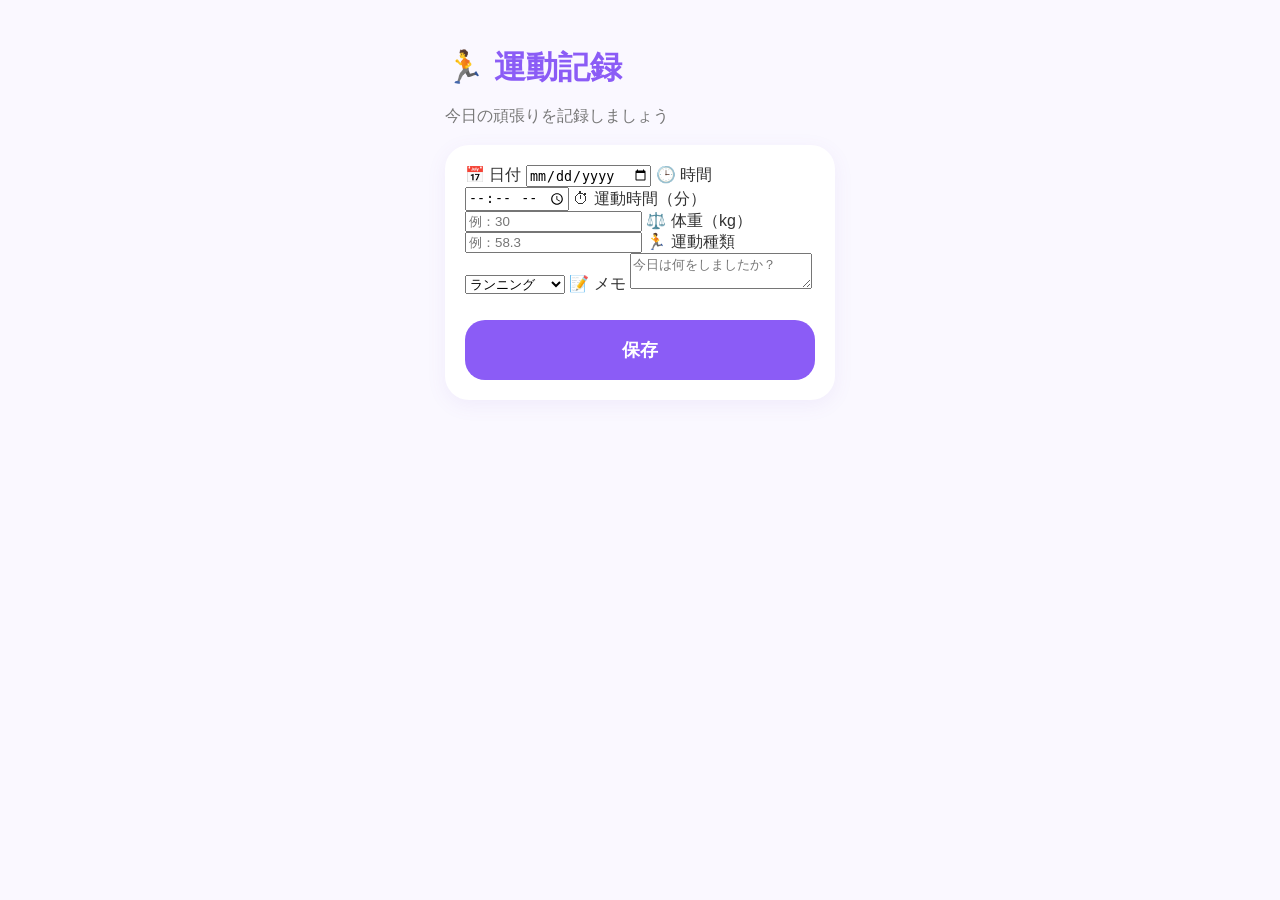
==== add.html @ 999a2f7c "Add initial exercise tracking HTML structure" ====
<!DOCTYPE html>
<html lang="ja">

<head>

<meta charset="UTF-8">

<meta name="viewport" content="width=device-width, initial-scale=1.0">

<title>運動記録</title>

<link rel="stylesheet" href="style.css">

</head>


<body>


<div class="app">


<header>

<h1>🏃 運動記録</h1>

<p>今日の頑張りを記録しましょう</p>

</header>



<section class="card">


<label>
📅 日付
</label>

<input 
type="date"
id="date"
>



<label>
🕒 時間
</label>

<input 
type="time"
id="time"
>



<label>
⏱ 運動時間（分）
</label>

<input 
type="number"
id="duration"
placeholder="例：30"
>



<label>
⚖️ 体重（kg）
</label>

<input 
type="number"
step="0.1"
id="weight"
placeholder="例：58.3"
>



<label>
🏃 運動種類
</label>


<select id="type">


<option>
ランニング
</option>


<option>
ウォーキング
</option>


<option>
筋トレ
</option>


<option>
ヨガ
</option>


<option>
サイクリング
</option>


<option>
その他
</option>


</select>



<label>
📝 メモ
</label>


<textarea 
id="memo"
placeholder="今日は何をしましたか？">
</textarea>



<button 
class="add-button"
onclick="saveExercise()"
>

保存

</button>



</section>


</div>



<script>


function saveExercise(){


const data = {


date:
document.getElementById("date").value,


time:
document.getElementById("time").value,


duration:
document.getElementById("duration").value,


weight:
document.getElementById("weight").value,


type:
document.getElementById("type").value,


memo:
document.getElementById("memo").value


};



localStorage.setItem(
"exercise",
JSON.stringify(data)
);



alert("保存しました！");


location.href="index.html";


}


</script>



</body>

</html>
---- style.css ----
* {
    box-sizing: border-box;
}


body {

    margin:0;

    background:#faf8ff;

    font-family:
    -apple-system,
    BlinkMacSystemFont,
    "Helvetica Neue",
    Arial,
    sans-serif;

    color:#333;

}


.app {

    max-width:430px;

    margin:auto;

    padding:25px 20px 100px;

}



header h1 {

    color:#8b5cf6;

    font-size:32px;

    margin-bottom:5px;

}


header p {

    color:#777;

}



.card {


    background:white;

    border-radius:24px;

    padding:20px;

    margin-top:18px;

    box-shadow:
    0 5px 20px rgba(130,90,200,0.08);

}



.card h2 {

    font-size:17px;

    font-weight:600;

}



.number {

    font-size:35px;

    color:#8b5cf6;

    font-weight:bold;

}



.exercise {

    color:#777;

    margin-top:10px;

}



.add-button {


    width:100%;

    margin-top:25px;

    padding:18px;

    border:none;

    border-radius:20px;

    background:#8b5cf6;

    color:white;

    font-size:18px;

    font-weight:bold;


}



nav {


    position:fixed;

    bottom:0;

    left:0;

    right:0;


    height:70px;

    background:white;


    display:flex;

    justify-content:space-around;

    align-items:center;


    box-shadow:
    0 -5px 20px rgba(0,0,0,0.05);


}



nav div {


    text-align:center;

    color:#777;

    font-size:14px;


}


nav span {

    display:block;

    margin-top:5px;

}
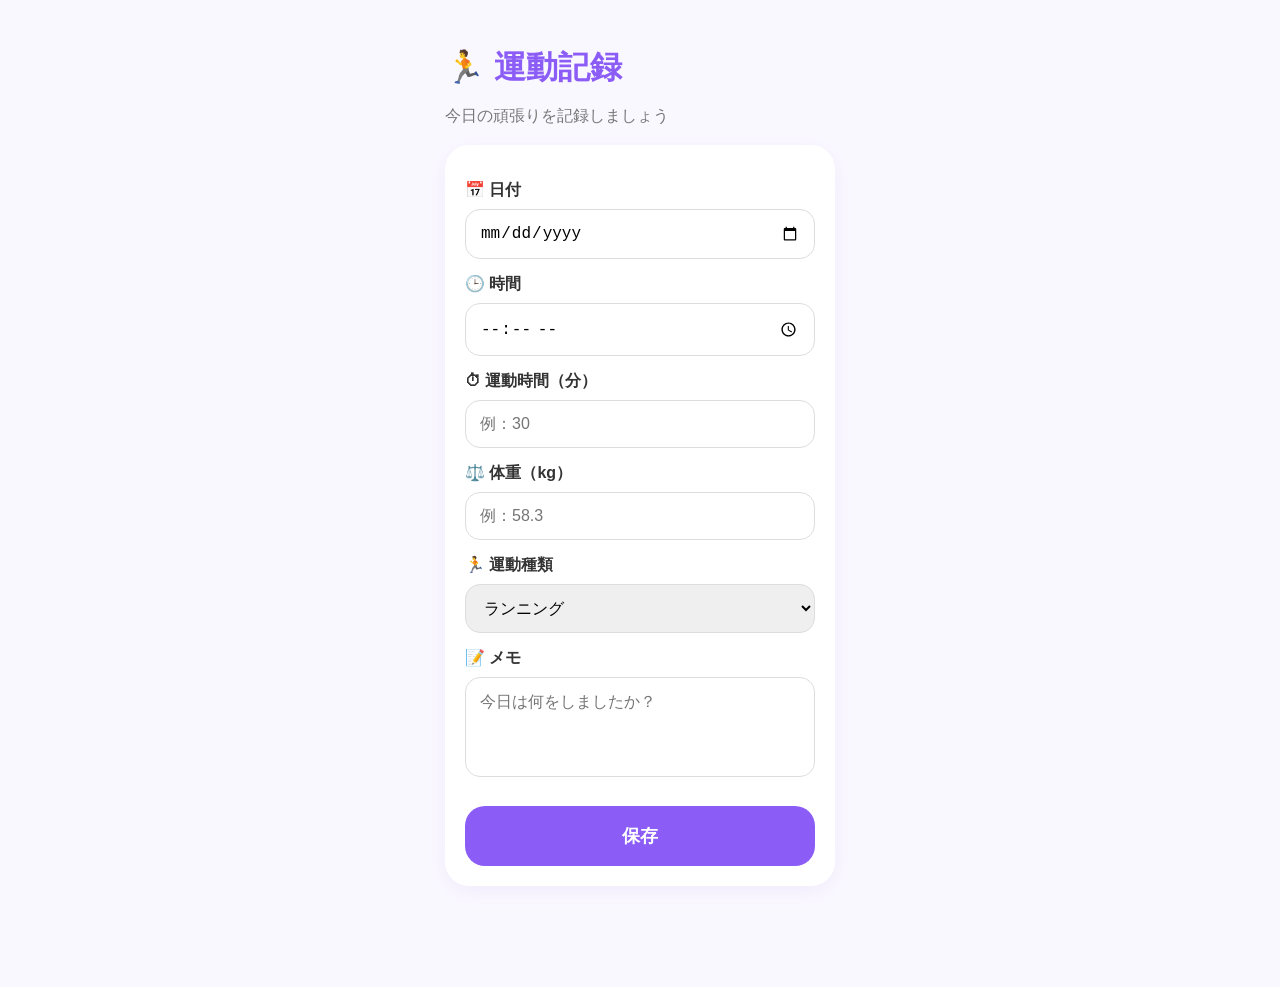
==== commit bb9e6158: "Fix localStorage key for saving records" ====
--- a/add.html
+++ b/add.html
@@ -189,9 +189,18 @@
 
 
 
+let records =
+JSON.parse(
+localStorage.getItem("records")
+) || [];
+
+
+records.push(data);
+
+
 localStorage.setItem(
-"exercise",
-JSON.stringify(data)
+"records",
+JSON.stringify(records)
 );
 
 
--- a/style.css
+++ b/style.css
@@ -180,3 +180,43 @@
     margin-top:5px;
 
 }
+label {
+
+    display:block;
+
+    margin-top:15px;
+
+    margin-bottom:8px;
+
+    font-weight:bold;
+
+}
+
+
+
+input,
+select,
+textarea {
+
+
+    width:100%;
+
+    padding:14px;
+
+    border-radius:15px;
+
+    border:1px solid #ddd;
+
+    font-size:16px;
+
+}
+
+
+
+textarea {
+
+    height:100px;
+
+    resize:none;
+
+}
